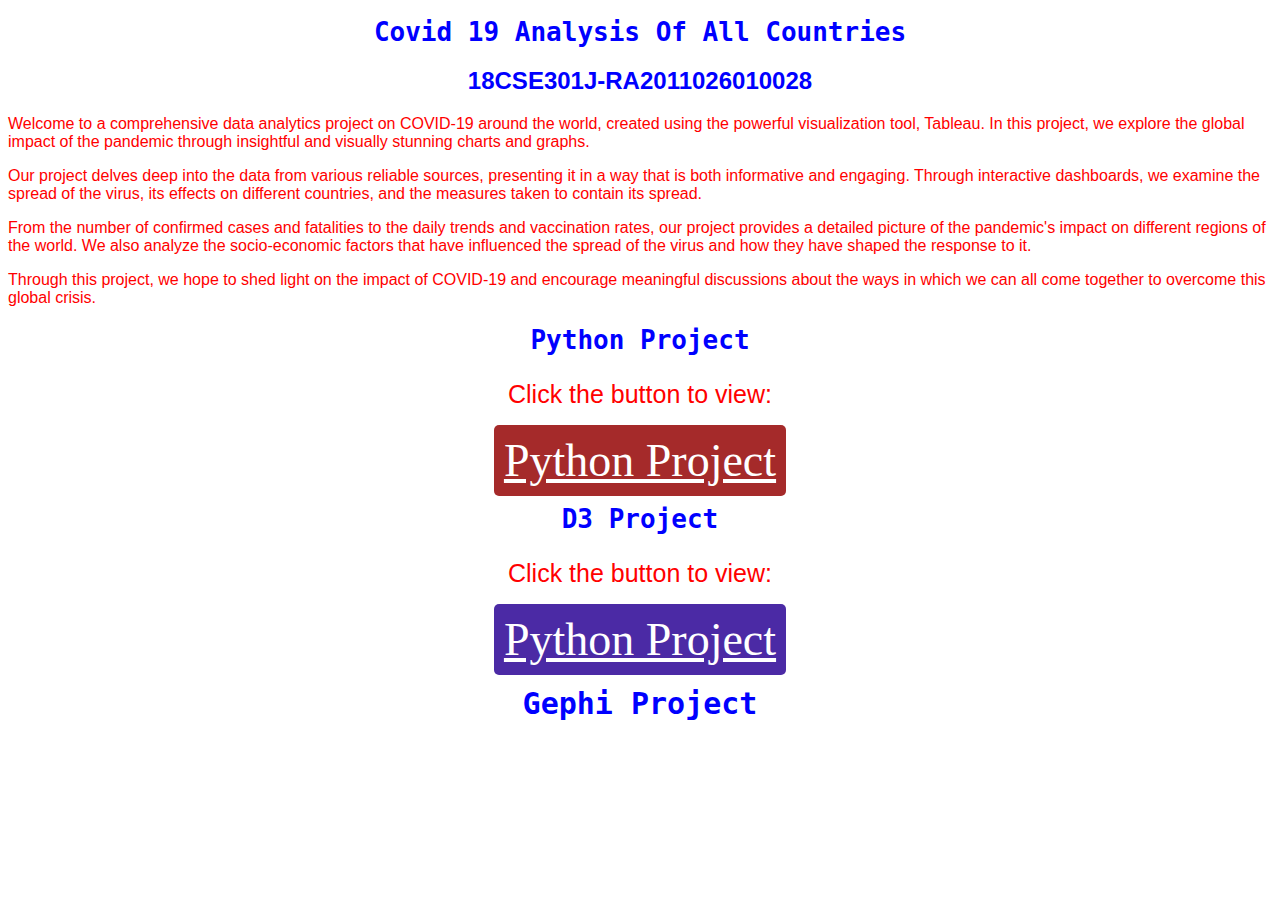
==== index.html @ 7bb8fff8 "Update index.html" ====
<!DOCTYPE html>
<html lang="en">
<head>
    <meta charset="UTF-8">
    <meta http-equiv="X-UA-Compatible" content="IE=edge">
    <meta name="viewport" content="width=device-width, initial-scale=1.0">
    <title></title>
</head>
<style>
    h1{
        color: blue;
        display: flex;
        justify-content: center;
        align-items: center;
        font-family: monospace;
        
    }
    h2{
        color: blue;
        display: flex;
        justify-content: center;
        align-items: center;
        font-family: Arial, "Helvetica Neue", Helvetica, sans-serif;
    }
    p{
        color: red;
        display: flex;
        justify-content: center;
        align-items: center;
        font-family: Arial, Helvetica, sans-serif;
    }
</style>
<body>
    <h1>Covid 19 Analysis Of All Countries</h1>
    <h2>18CSE301J-RA2011026010028</h2>
    <p>Welcome to a comprehensive data analytics project on COVID-19 around the world, created using the powerful visualization tool, Tableau. In this project, we explore the global impact of the pandemic through insightful and visually stunning charts and graphs.</p>

    <p>Our project delves deep into the data from various reliable sources, presenting it in a way that is both informative and engaging. Through interactive dashboards, we examine the spread of the virus, its effects on different countries, and the measures taken to contain its spread.</p>
        
    <p>From the number of confirmed cases and fatalities to the daily trends and vaccination rates, our project provides a detailed picture of the pandemic's impact on different regions of the world. We also analyze the socio-economic factors that have influenced the spread of the virus and how they have shaped the response to it.</p>
        
    <p>Through this project, we hope to shed light on the impact of COVID-19 and encourage meaningful discussions about the ways in which we can all come together to overcome this global crisis.</p>
    
        <section class="section ow">
            <div style="text-align:center" class="container container-center">
                <h1>Python Project</h1>
                <p style="font-size:25px;" >Click the button to view: </p>
                <a style="color:white;font-size:46px;background-color: brown; padding: 10px; border-radius: 5px;" href="https://bar-chart-race-achal.netlify.app/" target="_blank">Python Project</a>
            </div>
        </section>
    
            <section class="section ow">
            <div style="text-align:center" class="container container-center">
                <h1>D3 Project</h1>
                <p style="font-size:25px;" >Click the button to view: </p>
                <a style="color:white;font-size:46px;background-color: rgb(75, 42, 165); padding: 10px; border-radius: 5px;" href="https://d3-graph-achal.netlify.app/" target="_blank">Python Project</a>
            </div>
        </section>
    
    <div class='tableauPlaceholder' id='viz1678127367261' style='position: relative'><noscript><a href='#'><img alt='COVID VACCINE TRACKER ' src='https:&#47;&#47;public.tableau.com&#47;static&#47;images&#47;NJ&#47;NJHC34ZCH&#47;1_rss.png' style='border: none' /></a></noscript><object class='tableauViz'  style='display:none;'><param name='host_url' value='https%3A%2F%2Fpublic.tableau.com%2F' /> <param name='embed_code_version' value='3' /> <param name='path' value='shared&#47;NJHC34ZCH' /> <param name='toolbar' value='yes' /><param name='static_image' value='https:&#47;&#47;public.tableau.com&#47;static&#47;images&#47;NJ&#47;NJHC34ZCH&#47;1.png' /> <param name='animate_transition' value='yes' /><param name='display_static_image' value='yes' /><param name='display_spinner' value='yes' /><param name='display_overlay' value='yes' /><param name='display_count' value='yes' /><param name='language' value='en-US' /><param name='filter' value='publish=yes' /></object></div>                <script type='text/javascript'>                    var divElement = document.getElementById('viz1678127367261');                    var vizElement = divElement.getElementsByTagName('object')[0];                    if ( divElement.offsetWidth > 800 ) { vizElement.style.width='1500px';vizElement.style.height='2327px';} else if ( divElement.offsetWidth > 500 ) { vizElement.style.width='1500px';vizElement.style.height='2327px';} else { vizElement.style.width='100%';vizElement.style.height='3177px';}                     var scriptElement = document.createElement('script');                    scriptElement.src = 'https://public.tableau.com/javascripts/api/viz_v1.js';                    vizElement.parentNode.insertBefore(scriptElement, vizElement);                </script>

    <section class="section ow">
        <div style="text-align:center" class="container container-center">
            <h1 style="font-size: 30px;">Gephi Project</h1>
            <img src="Screenshot (16).png" alt="">
            <img src="Screenshot (17).png" alt="">
        </div>
    </section>
</body>
</html>
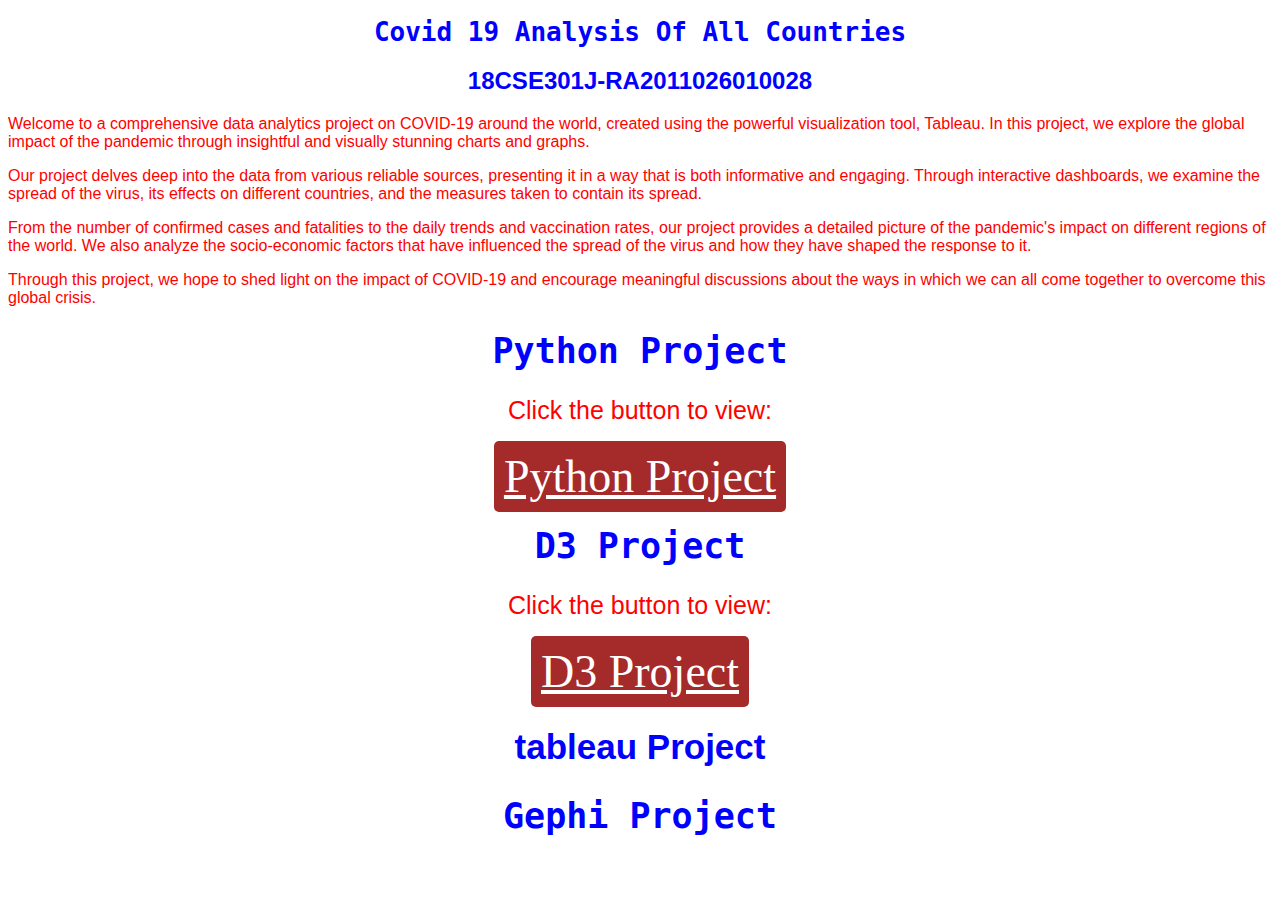
==== commit 4ddd6816: "Update index.html" ====
--- a/index.html
+++ b/index.html
@@ -43,7 +43,7 @@
     
         <section class="section ow">
             <div style="text-align:center" class="container container-center">
-                <h1>Python Project</h1>
+                <h1 style="font-size: 35px;">Python Project</h1>
                 <p style="font-size:25px;" >Click the button to view: </p>
                 <a style="color:white;font-size:46px;background-color: brown; padding: 10px; border-radius: 5px;" href="https://bar-chart-race-achal.netlify.app/" target="_blank">Python Project</a>
             </div>
@@ -51,17 +51,19 @@
     
             <section class="section ow">
             <div style="text-align:center" class="container container-center">
-                <h1>D3 Project</h1>
+                <h1 style="font-size: 35px;">D3 Project</h1>
                 <p style="font-size:25px;" >Click the button to view: </p>
-                <a style="color:white;font-size:46px;background-color: rgb(75, 42, 165); padding: 10px; border-radius: 5px;" href="https://d3-graph-achal.netlify.app/" target="_blank">Python Project</a>
+                <a style="color:white;font-size:46px;background-color: brown; padding: 10px; border-radius: 5px;" href="https://d3-graph-achal.netlify.app/" target="_blank">D3 Project</a>
             </div>
         </section>
+    
+    <h2 style="font-size: 35px;">tableau Project</h2>
     
     <div class='tableauPlaceholder' id='viz1678127367261' style='position: relative'><noscript><a href='#'><img alt='COVID VACCINE TRACKER ' src='https:&#47;&#47;public.tableau.com&#47;static&#47;images&#47;NJ&#47;NJHC34ZCH&#47;1_rss.png' style='border: none' /></a></noscript><object class='tableauViz'  style='display:none;'><param name='host_url' value='https%3A%2F%2Fpublic.tableau.com%2F' /> <param name='embed_code_version' value='3' /> <param name='path' value='shared&#47;NJHC34ZCH' /> <param name='toolbar' value='yes' /><param name='static_image' value='https:&#47;&#47;public.tableau.com&#47;static&#47;images&#47;NJ&#47;NJHC34ZCH&#47;1.png' /> <param name='animate_transition' value='yes' /><param name='display_static_image' value='yes' /><param name='display_spinner' value='yes' /><param name='display_overlay' value='yes' /><param name='display_count' value='yes' /><param name='language' value='en-US' /><param name='filter' value='publish=yes' /></object></div>                <script type='text/javascript'>                    var divElement = document.getElementById('viz1678127367261');                    var vizElement = divElement.getElementsByTagName('object')[0];                    if ( divElement.offsetWidth > 800 ) { vizElement.style.width='1500px';vizElement.style.height='2327px';} else if ( divElement.offsetWidth > 500 ) { vizElement.style.width='1500px';vizElement.style.height='2327px';} else { vizElement.style.width='100%';vizElement.style.height='3177px';}                     var scriptElement = document.createElement('script');                    scriptElement.src = 'https://public.tableau.com/javascripts/api/viz_v1.js';                    vizElement.parentNode.insertBefore(scriptElement, vizElement);                </script>
 
     <section class="section ow">
         <div style="text-align:center" class="container container-center">
-            <h1 style="font-size: 30px;">Gephi Project</h1>
+            <h1 style="font-size: 35px;">Gephi Project</h1>
             <img src="Screenshot (16).png" alt="">
             <img src="Screenshot (17).png" alt="">
         </div>
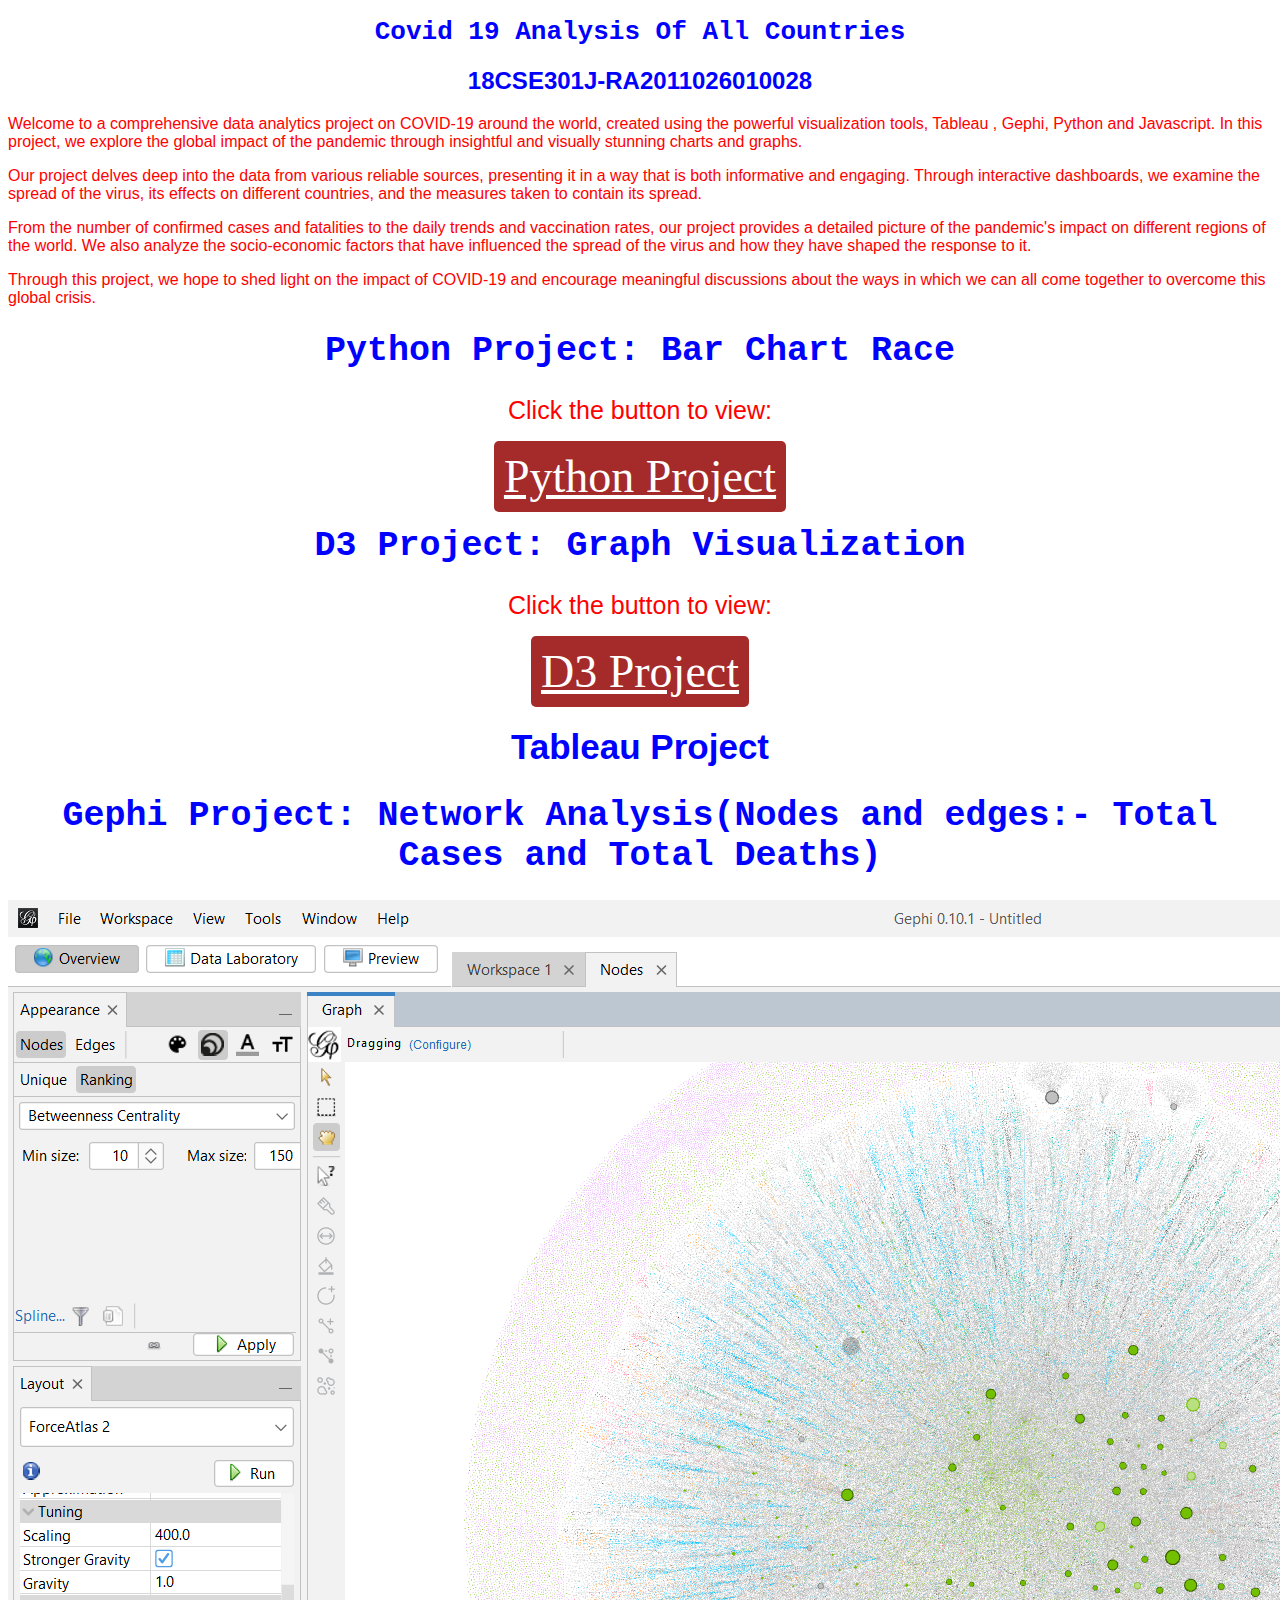
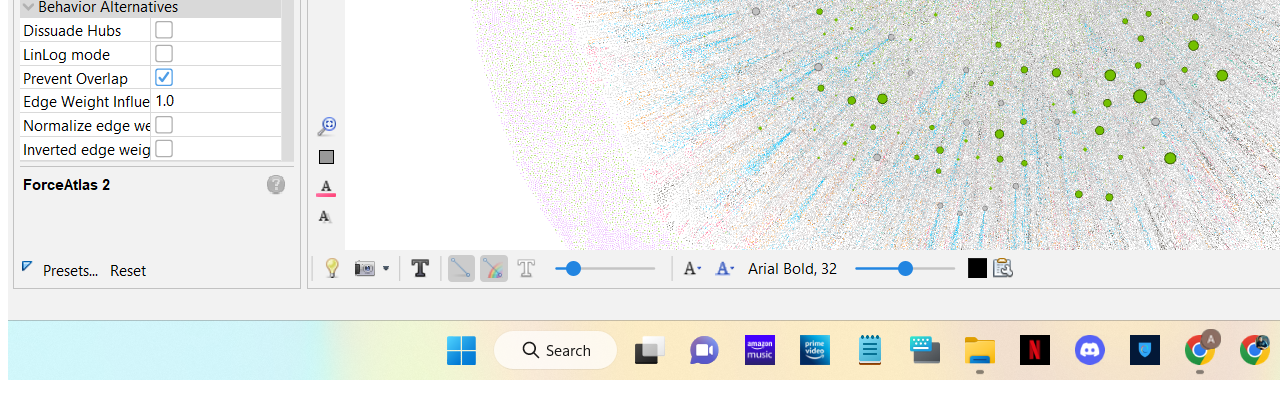
==== commit affe424a: "Update index.html" ====
--- a/index.html
+++ b/index.html
@@ -33,7 +33,7 @@
 <body>
     <h1>Covid 19 Analysis Of All Countries</h1>
     <h2>18CSE301J-RA2011026010028</h2>
-    <p>Welcome to a comprehensive data analytics project on COVID-19 around the world, created using the powerful visualization tool, Tableau. In this project, we explore the global impact of the pandemic through insightful and visually stunning charts and graphs.</p>
+    <p>Welcome to a comprehensive data analytics project on COVID-19 around the world, created using the powerful visualization tools, Tableau , Gephi, Python and Javascript. In this project, we explore the global impact of the pandemic through insightful and visually stunning charts and graphs.</p>
 
     <p>Our project delves deep into the data from various reliable sources, presenting it in a way that is both informative and engaging. Through interactive dashboards, we examine the spread of the virus, its effects on different countries, and the measures taken to contain its spread.</p>
         
@@ -43,7 +43,7 @@
     
         <section class="section ow">
             <div style="text-align:center" class="container container-center">
-                <h1 style="font-size: 35px;">Python Project</h1>
+                <h1 style="font-size: 35px;">Python Project: Bar Chart Race</h1>
                 <p style="font-size:25px;" >Click the button to view: </p>
                 <a style="color:white;font-size:46px;background-color: brown; padding: 10px; border-radius: 5px;" href="https://bar-chart-race-achal.netlify.app/" target="_blank">Python Project</a>
             </div>
@@ -51,21 +51,21 @@
     
             <section class="section ow">
             <div style="text-align:center" class="container container-center">
-                <h1 style="font-size: 35px;">D3 Project</h1>
+                <h1 style="font-size: 35px;">D3 Project: Graph Visualization</h1>
                 <p style="font-size:25px;" >Click the button to view: </p>
                 <a style="color:white;font-size:46px;background-color: brown; padding: 10px; border-radius: 5px;" href="https://d3-graph-achal.netlify.app/" target="_blank">D3 Project</a>
             </div>
         </section>
     
-    <h2 style="font-size: 35px;">tableau Project</h2>
+    <h2 style="font-size: 35px;">Tableau Project</h2>
     
     <div class='tableauPlaceholder' id='viz1678127367261' style='position: relative'><noscript><a href='#'><img alt='COVID VACCINE TRACKER ' src='https:&#47;&#47;public.tableau.com&#47;static&#47;images&#47;NJ&#47;NJHC34ZCH&#47;1_rss.png' style='border: none' /></a></noscript><object class='tableauViz'  style='display:none;'><param name='host_url' value='https%3A%2F%2Fpublic.tableau.com%2F' /> <param name='embed_code_version' value='3' /> <param name='path' value='shared&#47;NJHC34ZCH' /> <param name='toolbar' value='yes' /><param name='static_image' value='https:&#47;&#47;public.tableau.com&#47;static&#47;images&#47;NJ&#47;NJHC34ZCH&#47;1.png' /> <param name='animate_transition' value='yes' /><param name='display_static_image' value='yes' /><param name='display_spinner' value='yes' /><param name='display_overlay' value='yes' /><param name='display_count' value='yes' /><param name='language' value='en-US' /><param name='filter' value='publish=yes' /></object></div>                <script type='text/javascript'>                    var divElement = document.getElementById('viz1678127367261');                    var vizElement = divElement.getElementsByTagName('object')[0];                    if ( divElement.offsetWidth > 800 ) { vizElement.style.width='1500px';vizElement.style.height='2327px';} else if ( divElement.offsetWidth > 500 ) { vizElement.style.width='1500px';vizElement.style.height='2327px';} else { vizElement.style.width='100%';vizElement.style.height='3177px';}                     var scriptElement = document.createElement('script');                    scriptElement.src = 'https://public.tableau.com/javascripts/api/viz_v1.js';                    vizElement.parentNode.insertBefore(scriptElement, vizElement);                </script>
 
     <section class="section ow">
         <div style="text-align:center" class="container container-center">
-            <h1 style="font-size: 35px;">Gephi Project</h1>
-            <img src="Screenshot (16).png" alt="">
-            <img src="Screenshot (17).png" alt="">
+            <h1 style="font-size: 35px;">Gephi Project: Network Analysis(Nodes and edges:- Total Cases and Total Deaths)</h1>
+            <img src="Gephi/Screenshot (16).png" alt="">
+            <img src="Gpehi/Screenshot (17).png" alt="">
         </div>
     </section>
 </body>
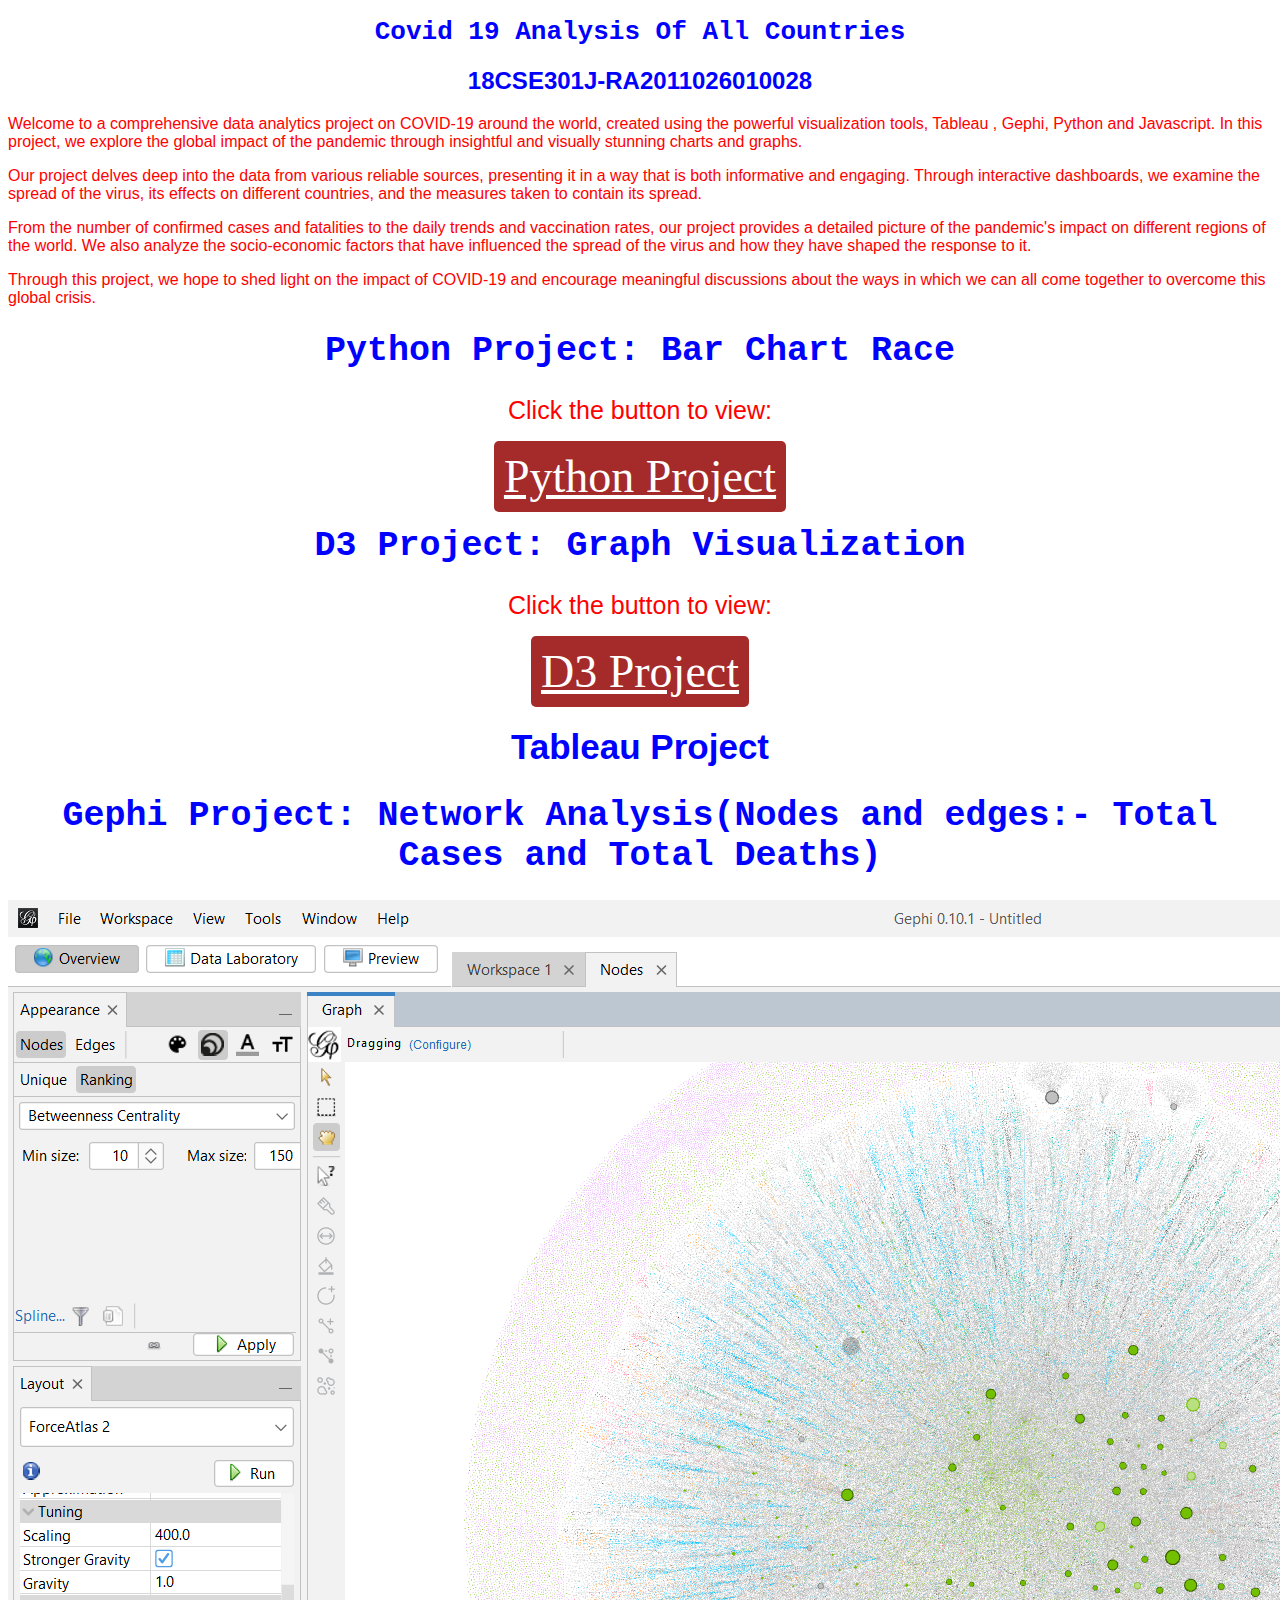
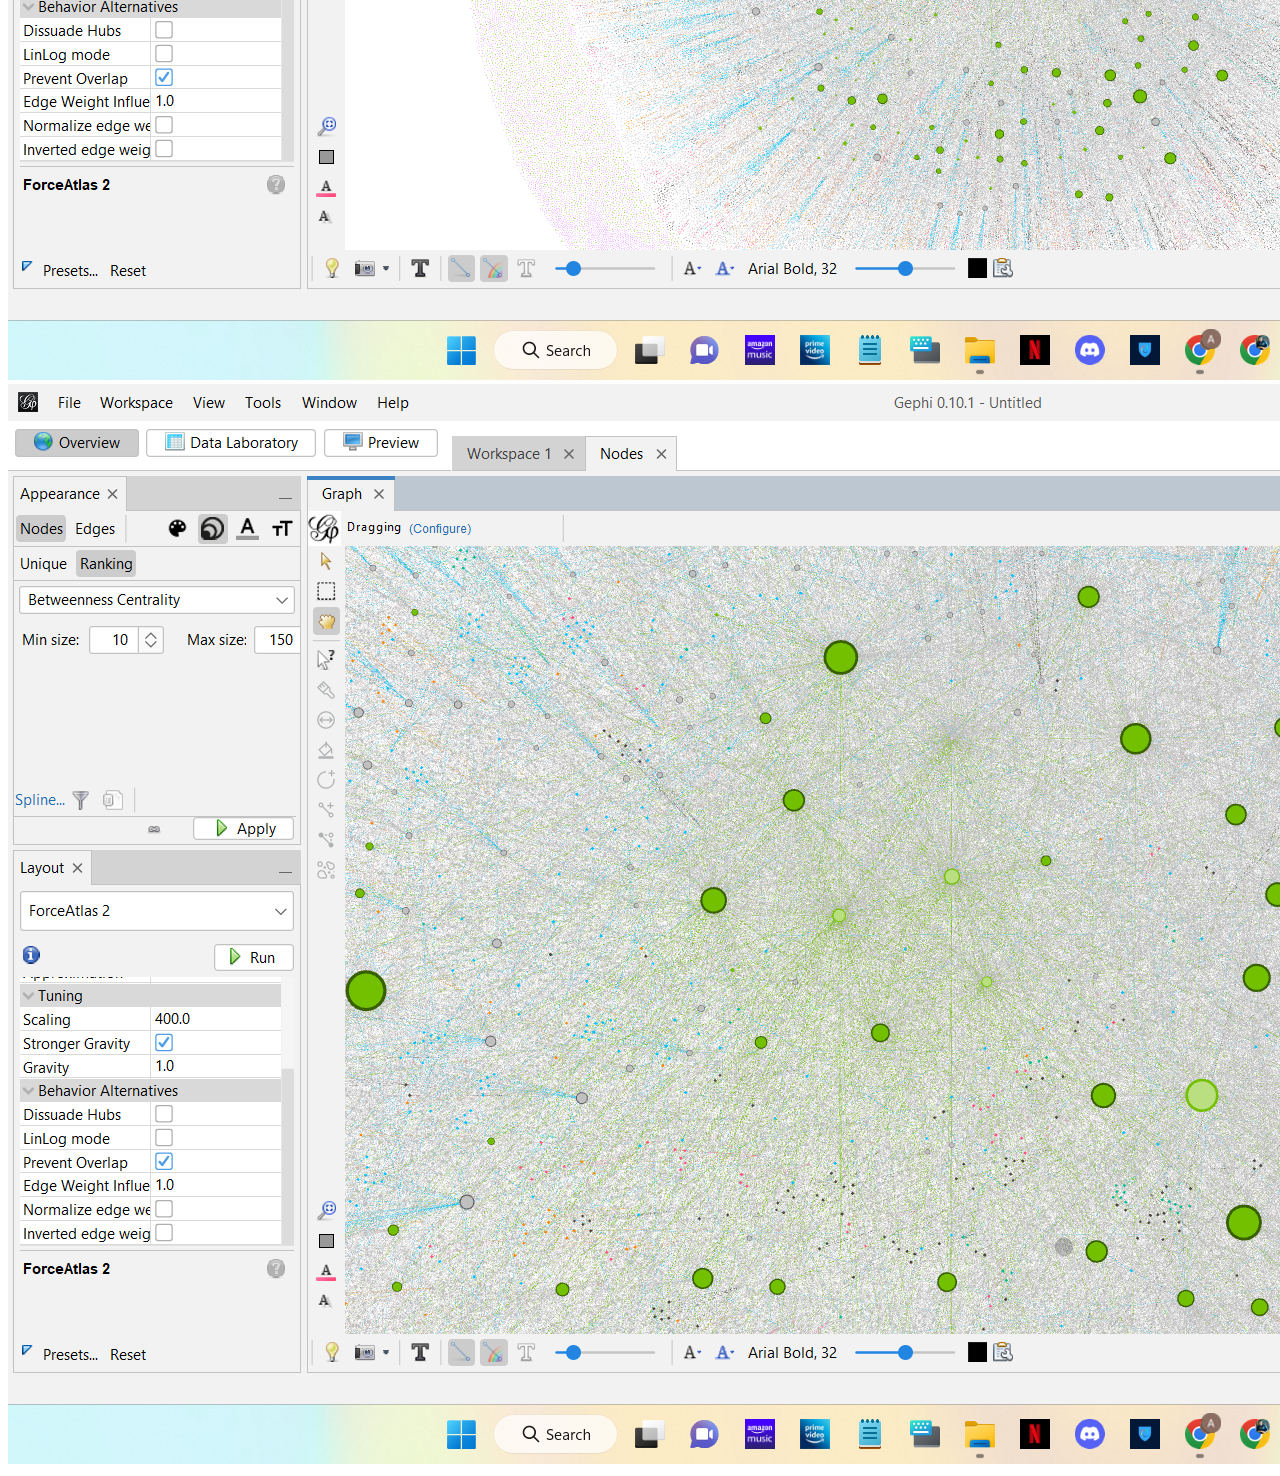
==== commit 72b1ce51: "Update index.html" ====
--- a/index.html
+++ b/index.html
@@ -65,7 +65,7 @@
         <div style="text-align:center" class="container container-center">
             <h1 style="font-size: 35px;">Gephi Project: Network Analysis(Nodes and edges:- Total Cases and Total Deaths)</h1>
             <img src="Gephi/Screenshot (16).png" alt="">
-            <img src="Gpehi/Screenshot (17).png" alt="">
+            <img src="Gephi/Screenshot (17).png" alt="">
         </div>
     </section>
 </body>
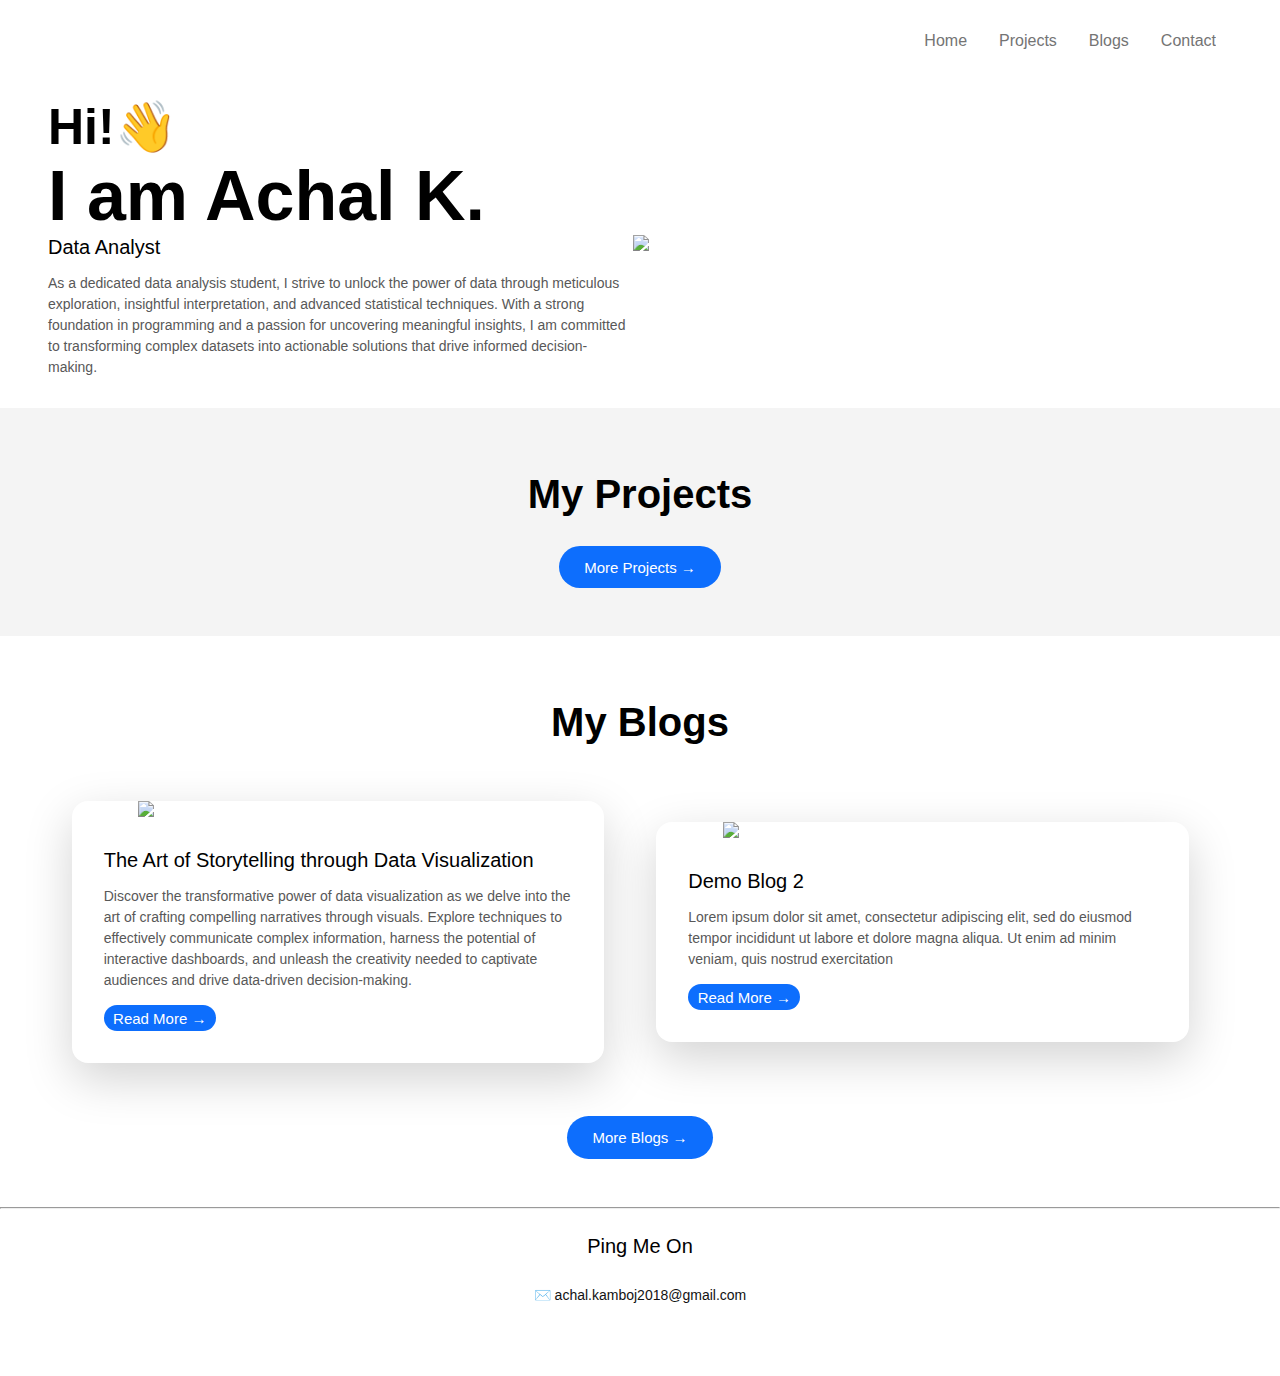
==== commit 677774be: "Update index.html" ====
--- a/index.html
+++ b/index.html
@@ -1,72 +1,144 @@
 <!DOCTYPE html>
 <html lang="en">
+
 <head>
     <meta charset="UTF-8">
     <meta http-equiv="X-UA-Compatible" content="IE=edge">
     <meta name="viewport" content="width=device-width, initial-scale=1.0">
-    <title></title>
+    <link rel="stylesheet" href="style.css" type="text/css">
+    <script src="https://kit.fontawesome.com/669d1df05a.js" crossorigin="anonymous"></script>
+    <link rel="shortcut icon" href="images/favicon.png" type="image/x-icon">
+    <title>Achal Kamboj | Portfolio</title>
 </head>
-<style>
-    h1{
-        color: blue;
-        display: flex;
-        justify-content: center;
-        align-items: center;
-        font-family: monospace;
-        
-    }
-    h2{
-        color: blue;
-        display: flex;
-        justify-content: center;
-        align-items: center;
-        font-family: Arial, "Helvetica Neue", Helvetica, sans-serif;
-    }
-    p{
-        color: red;
-        display: flex;
-        justify-content: center;
-        align-items: center;
-        font-family: Arial, Helvetica, sans-serif;
-    }
-</style>
+
 <body>
-    <h1>Covid 19 Analysis Of All Countries</h1>
-    <h2>18CSE301J-RA2011026010028</h2>
-    <p>Welcome to a comprehensive data analytics project on COVID-19 around the world, created using the powerful visualization tools, Tableau , Gephi, Python and Javascript. In this project, we explore the global impact of the pandemic through insightful and visually stunning charts and graphs.</p>
+    <div class="mainWrapper">
+        <section class="first">
 
-    <p>Our project delves deep into the data from various reliable sources, presenting it in a way that is both informative and engaging. Through interactive dashboards, we examine the spread of the virus, its effects on different countries, and the measures taken to contain its spread.</p>
-        
-    <p>From the number of confirmed cases and fatalities to the daily trends and vaccination rates, our project provides a detailed picture of the pandemic's impact on different regions of the world. We also analyze the socio-economic factors that have influenced the spread of the virus and how they have shaped the response to it.</p>
-        
-    <p>Through this project, we hope to shed light on the impact of COVID-19 and encourage meaningful discussions about the ways in which we can all come together to overcome this global crisis.</p>
-    
-        <section class="section ow">
-            <div style="text-align:center" class="container container-center">
-                <h1 style="font-size: 35px;">Python Project: Bar Chart Race</h1>
-                <p style="font-size:25px;" >Click the button to view: </p>
-                <a style="color:white;font-size:46px;background-color: brown; padding: 10px; border-radius: 5px;" href="https://bar-chart-race-achal.netlify.app/" target="_blank">Python Project</a>
+            <section class="top-nav">
+                <div>
+                    <img src="">
+                </div>
+                <input id="menu-toggle" type="checkbox" />
+                <label class='menu-button-container' for="menu-toggle">
+                    <div class='menu-button'></div>
+                </label>
+                <ul class="menu">
+                    <li><a href="index.html">Home</a></li>
+                    <li><a href="projects.html">Projects</a></li>
+                    <li><a href="blog.html">Blogs</a></li>
+                    <li><a href="#contact">Contact</a></li>
+                </ul>
+            </section>
+
+
+            <div class="first-main">
+                <div class="row">
+                    <div class="col-6">
+                        <h2 class="m-0">Hi!👋</h2>
+                        <h1 class="m-0">I am Achal K.</h1>
+                        <h4 class="m-0">Data Analyst</h4>
+                        <p>As a dedicated data analysis student, I strive to unlock the power of data through meticulous exploration, insightful interpretation, and advanced statistical techniques. With a strong foundation in programming and a passion for uncovering meaningful insights, I am committed to transforming complex datasets into actionable solutions that drive informed decision-making.</p>
+                    </div>
+                    <div class="col-6-1">
+                        <img src="images/img1.png">
+                    </div>
+                </div>
+            </div>
+            <div class="first-main-1">
+                <div class="row">
+                    <div class="col-6-1">
+                        <img src="images/img1.png">
+                    </div>
+                    <div class="col-6">
+                        <h2 class="m-0">Hi!👋</h2>
+                        <h1 class="m-0">I am Achal K.</h1>
+                        <h4 class="m-0">Frontend Web Developer</h4>
+                        <p>Hello, my name is ACHAL KAMBOJ. I am Web Developer with 1+ year of Experience,
+                            based in Pune, India. I'm familiar with HTML5, CSS3, JavaScript, Github
+                            and other Web Development tools. You can browse my projects
+                            hosted online and it's source code.</p>
+                    </div>
+
+                </div>
             </div>
         </section>
-    
-            <section class="section ow">
-            <div style="text-align:center" class="container container-center">
-                <h1 style="font-size: 35px;">D3 Project: Graph Visualization</h1>
-                <p style="font-size:25px;" >Click the button to view: </p>
-                <a style="color:white;font-size:46px;background-color: brown; padding: 10px; border-radius: 5px;" href="https://d3-graph-achal.netlify.app/" target="_blank">D3 Project</a>
+        <section class="second" style="padding-top:3rem; padding-bottom:3rem;">
+            <div class="row">
+                <h3 class="m-0" style="text-align: center;">My Projects</h3>
+            </div>
+            
+            <div class='tableauPlaceholder' id='viz1678127367261' style='position: relative'><noscript><a href='#'><img alt='COVID VACCINE TRACKER ' src='https:&#47;&#47;public.tableau.com&#47;static&#47;images&#47;NJ&#47;NJHC34ZCH&#47;1_rss.png' style='border: none' /></a></noscript><object class='tableauViz'  style='display:none;'><param name='host_url' value='https%3A%2F%2Fpublic.tableau.com%2F' /> <param name='embed_code_version' value='3' /> <param name='path' value='shared&#47;NJHC34ZCH' /> <param name='toolbar' value='yes' /><param name='static_image' value='https:&#47;&#47;public.tableau.com&#47;static&#47;images&#47;NJ&#47;NJHC34ZCH&#47;1.png' /> <param name='animate_transition' value='yes' /><param name='display_static_image' value='yes' /><param name='display_spinner' value='yes' /><param name='display_overlay' value='yes' /><param name='display_count' value='yes' /><param name='language' value='en-US' /><param name='filter' value='publish=yes' /></object></div>                <script type='text/javascript'>                    var divElement = document.getElementById('viz1678127367261');                    var vizElement = divElement.getElementsByTagName('object')[0];                    if ( divElement.offsetWidth > 800 ) { vizElement.style.width='1500px';vizElement.style.height='2327px';} else if ( divElement.offsetWidth > 500 ) { vizElement.style.width='1500px';vizElement.style.height='2327px';} else { vizElement.style.width='100%';vizElement.style.height='3177px';}                     var scriptElement = document.createElement('script');                    scriptElement.src = 'https://public.tableau.com/javascripts/api/viz_v1.js';                    vizElement.parentNode.insertBefore(scriptElement, vizElement);                </script>
+
+            
+            
+            <div class="second-2" style="display: flex; justify-content: center;">
+                <button class="primary-btn"><a href="projects.html">More Projects &#8594;</a></button>
             </div>
         </section>
-    
-    <h2 style="font-size: 35px;">Tableau Project</h2>
-    
-    <div class='tableauPlaceholder' id='viz1678127367261' style='position: relative'><noscript><a href='#'><img alt='COVID VACCINE TRACKER ' src='https:&#47;&#47;public.tableau.com&#47;static&#47;images&#47;NJ&#47;NJHC34ZCH&#47;1_rss.png' style='border: none' /></a></noscript><object class='tableauViz'  style='display:none;'><param name='host_url' value='https%3A%2F%2Fpublic.tableau.com%2F' /> <param name='embed_code_version' value='3' /> <param name='path' value='shared&#47;NJHC34ZCH' /> <param name='toolbar' value='yes' /><param name='static_image' value='https:&#47;&#47;public.tableau.com&#47;static&#47;images&#47;NJ&#47;NJHC34ZCH&#47;1.png' /> <param name='animate_transition' value='yes' /><param name='display_static_image' value='yes' /><param name='display_spinner' value='yes' /><param name='display_overlay' value='yes' /><param name='display_count' value='yes' /><param name='language' value='en-US' /><param name='filter' value='publish=yes' /></object></div>                <script type='text/javascript'>                    var divElement = document.getElementById('viz1678127367261');                    var vizElement = divElement.getElementsByTagName('object')[0];                    if ( divElement.offsetWidth > 800 ) { vizElement.style.width='1500px';vizElement.style.height='2327px';} else if ( divElement.offsetWidth > 500 ) { vizElement.style.width='1500px';vizElement.style.height='2327px';} else { vizElement.style.width='100%';vizElement.style.height='3177px';}                     var scriptElement = document.createElement('script');                    scriptElement.src = 'https://public.tableau.com/javascripts/api/viz_v1.js';                    vizElement.parentNode.insertBefore(scriptElement, vizElement);                </script>
+        <section class="third" style="padding-top:3rem; padding-bottom:3rem;">
+            <div class=" row">
+                <h3 class="m-0" style="text-align: center;">My Blogs</h3>
+            </div>
+            <div class="row">
+                <div class="col-6-2">
+                    <div class="blog-card">
+                        <img src="images/blog-1.jpg" style="width: 75%; margin:auto;">
+                        <div class="text-blog-card" style="padding: 2em;">
+                            <h4 class="m-0">The Art of Storytelling through Data Visualization</h4>
+                            <p>Discover the transformative power of data visualization as we delve into the art of crafting compelling narratives through visuals. Explore techniques to effectively communicate complex information, harness the potential of interactive dashboards, and unleash the creativity needed to captivate audiences and drive data-driven decision-making.</p>
+                            <button class="primary-btn"><a
+                                    href="#">
+                                    Read More &#8594;</a></button>
+                        </div>
 
-    <section class="section ow">
-        <div style="text-align:center" class="container container-center">
-            <h1 style="font-size: 35px;">Gephi Project: Network Analysis(Nodes and edges:- Total Cases and Total Deaths)</h1>
-            <img src="Gephi/Screenshot (16).png" alt="">
-            <img src="Gephi/Screenshot (17).png" alt="">
-        </div>
-    </section>
+                    </div>
+                </div>
+
+                <div class="col-6-2">
+                    <div class="blog-card">
+                        <img src="images/blog-2.png" style="width: 75%; margin:auto;">
+                        <div class="text-blog-card" style="padding: 2em;">
+                            <h4 class="m-0">Demo Blog 2</h4>
+                            <p>Lorem ipsum dolor sit amet, consectetur adipiscing elit, sed do eiusmod tempor incididunt
+                                ut labore et dolore magna aliqua. Ut enim ad minim veniam, quis nostrud exercitation
+                            </p>
+                            <button class="primary-btn"><a href="#">
+                                    Read More &#8594;</a></button>
+                        </div>
+                    </div>
+                </div>
+            </div>
+            <div class="second-2" style="display: flex; justify-content: center;">
+                <button class="primary-btn"><a href="blog.html" target="_blank">More Blogs
+                        &#8594;</a></button>
+            </div>
+        </section>
+
+    </div>
+
 </body>
+<footer>
+    <div id="contact">
+        <hr style="margin: 0%;">
+        <section class="footer">
+
+            <h4>Ping Me On</h4>
+
+            <p><a href="mailto:achal.kamboj2018@gmail.com" style="text-decoration: none;">✉️
+                    achal.kamboj2018@gmail.com</a></p>
+
+
+            <a href="https://www.linkedin.com/in/achal-kamboj-27a564202" target="_blank"><i
+                    class="fa-brands fa-linkedin fa-2x fa-beat px-4"></i></a>
+            <a href="https://github.com/achalkamboj" target="_blank"><i
+                    class="fa-brands fa-github fa-2x fa-beat px-4"></i></a>
+            <a href="https://twitter.com/AchlaKamboj4" target="_blank"><i
+                    class="fa-brands fa-twitter fa-2x fa-beat px-4"></i></a>
+
+        </section>
+    </div>
+</footer>
+
+
 </html>
--- a/style.css
+++ b/style.css
@@ -0,0 +1,399 @@
+@import url('https://rsms.me/inter/inter.css');
+html { font-family: 'Inter', sans-serif; }
+@supports (font-variation-settings: normal) {
+  html { font-family: 'Inter var', sans-serif; }
+}
+body{
+    font-family: Inter,sans-serif;
+    margin: 0%;
+    height: 100%;
+}
+/*****NAV-only*****/
+
+.top-nav {
+  display: flex;
+  flex-direction: row;
+  align-items: center;
+  justify-content: space-between;
+  color: #000;
+  height: 50px;
+  padding: 1em 3em;
+}
+.menu {
+  display: flex;
+  flex-direction: row;
+  list-style-type: none;
+  margin: 0;
+  padding: 0;
+}
+.menu > li {
+  margin: 0 1rem;
+  overflow: hidden;
+}
+.menu li a{
+    text-decoration: none;
+    color: #747474;
+}
+.menu li a:hover{
+    color: #225fb9;
+}
+.menu-button-container {
+  display: none;
+  height: 100%;
+  width: 30px;
+  cursor: pointer;
+  flex-direction: column;
+  justify-content: center;
+  align-items: center;
+}
+
+#menu-toggle {
+  display: none;
+}
+
+.menu-button,
+.menu-button::before,
+.menu-button::after {
+  display: block;
+  background-color: #000;
+  position: absolute;
+  height: 4px;
+  width: 30px;
+  transition: transform 400ms cubic-bezier(0.23, 1, 0.32, 1);
+  border-radius: 2px;
+}
+
+.menu-button::before {
+  content: '';
+  margin-top: -8px;
+}
+
+.menu-button::after {
+  content: '';
+  margin-top: 8px;
+}
+
+#menu-toggle:checked + .menu-button-container .menu-button::before {
+  margin-top: 0px;
+  transform: rotate(405deg);
+}
+
+#menu-toggle:checked + .menu-button-container .menu-button {
+  background: rgba(255, 255, 255, 0);
+}
+
+#menu-toggle:checked + .menu-button-container .menu-button::after {
+  margin-top: 0px;
+  transform: rotate(-405deg);
+}
+
+@media (max-width: 700px) /*mobile-nav*/{
+    .top-nav{
+        padding: 0.5rem 1rem;
+    }
+  .menu-button-container {
+    display: flex;
+  }
+  .menu {
+    position: absolute;
+    top: 0;
+    margin-top: 65px;
+    left: 0;
+    flex-direction: column;
+    width: 100%;
+    justify-content: center;
+    align-items: center;
+  }
+  #menu-toggle ~ .menu li {
+    height: 0;
+    margin: 0;
+    padding-top: 2%;
+    padding: 0;
+    border: 0;
+    transition: height 400ms cubic-bezier(0.23, 1, 0.32, 1);
+  }
+  #menu-toggle:checked ~ .menu li {
+    border: 1px solid rgb(213, 213, 213);
+    height: 2.5em;
+    padding: 1em 0.5em 0.5em 0.5em;
+    transition: height 400ms cubic-bezier(0.23, 1, 0.32, 1);
+  }
+  .menu > li {
+    display: flex;
+    justify-content: center;
+    margin: 0;
+    padding: 1em 0;
+    width: 100%;
+    color: #000000;
+    background-color: #fff;
+  }
+  .menu > li:not(:last-child) {
+    border-bottom: 1px solid #444;
+  }
+}
+/*********/
+.m-0{
+    margin: 0% !important;
+}
+
+.row{
+    padding: 0.5rem 1rem;
+}
+
+.first{
+    background-image: url(images/bg-portfolio.png);
+    background-size: cover;
+    background-position: left;
+}
+.second-projects{
+    background-image: url(images/bg-portfolio.png);
+    background-size: cover;
+    background-position: left;
+}
+.first-main{
+    display: none;
+}
+.first-main-1{
+    display: block;
+}
+.first-main img{
+    width: 100%;
+}
+.first-main-1 img{
+    width: 100%;
+}
+h1{
+    font-weight: 700;
+    font-size: 50px;
+}
+h2{
+    font-weight: 600;
+    font-size: 40px;
+}
+h3{
+    font-weight: 600;
+    font-size: 25px;
+}
+h4{
+    font-size: 20px;
+    font-weight: 500;
+}
+p{
+    font-size: 14px;
+    color: #585858;
+    line-height: 1.5;
+}
+.col-6{
+    width: 100%;
+    display: inline-block;
+    vertical-align: middle;
+}
+
+.col-6-card{
+    width: 49%;
+    display: inline-block;
+    vertical-align: middle;
+}
+.col-6-1{
+    width: 100%;
+    display: inline-block;
+    vertical-align: middle;
+}
+.col-6-2{
+    width: 100%;
+    display: inline-block;
+    vertical-align: middle;
+    margin-top:2em;
+}
+.col-3{
+    width: 100%;
+    display: inline-block;
+    vertical-align: middle;
+    margin-top: 2em;
+}
+.second{
+    background-color: #f4f4f4;
+}
+
+.card{
+    height: 280px!important;
+    overflow: hidden!important;
+    --bs-bg-opacity: 1;
+    background-color: rgba(var(--bs-dark-rgb),var(--bs-bg-opacity))!important;
+    border-radius: 1rem;
+    box-shadow: 0 1rem 3rem rgba(0,0,0,.175)!important;
+    background-size: cover;
+    display: flex;
+    flex-direction: column;
+    min-width: 0;
+    word-wrap: break-word;
+    padding: 3rem;
+    color: #fff!important;
+}
+.blog-card{
+        height: 100%!important;
+        overflow: hidden!important;
+        --bs-bg-opacity: 1;
+        background-color: #fff!important;
+        border-radius: 1rem;
+        box-shadow: 0 1rem 3rem rgba(0,0,0,.175)!important;
+        background-size: cover;
+        display: flex;
+        flex-direction: column;
+        min-width: 0;
+        word-wrap: break-word;
+}
+.blog-card a{
+    text-decoration: none;
+    color: #121212;
+}
+.card h4{
+    line-height: 1.7rem!important;
+    font-weight: 700!important;
+    padding-top: 1rem!important;
+    margin-bottom: 1.5rem!important;
+    margin-top: 3rem!important;
+}
+#tag {
+    background-color: #ffffff;
+    color: #000000;
+    border-radius: 1rem;
+    padding: 0.1rem 0.3rem;
+    width: max-content;
+    display: inline-block;
+    font-size: small;
+    margin-left: 2px;
+}
+.second p {
+    font-size: 12px;
+    padding-top: 0.5rem!important;
+    margin-bottom: 1rem;
+    color: #fff;
+}
+.second-projects p {
+    font-size: 12px;
+    padding-top: 0.5rem!important;
+    margin-bottom: 1rem;
+    color: #fff;
+}
+.second ul{
+    list-style: none;
+    padding: 0%!important;
+    font-size: 14px;
+}
+.second-projects ul{
+    list-style: none;
+    padding: 0%!important;
+    font-size: 14px;
+}
+.second-projects a{
+    text-decoration: none;
+    color: #fff;
+}
+.second a{
+    text-decoration: none;
+    color: #fff;
+}
+.second-2{
+    margin-top: 5%;
+}
+.primary-btn{
+    cursor: pointer;
+    padding: 2.5% 4%;
+    border-radius: 30px;
+    border: none;
+    background-color: #0d6efd;
+}
+.primary-btn:hover{
+    background-color: #225fb9;
+}
+.primary-btn a{
+    font-size: 15px;
+    color: #fff;
+    text-decoration: none;
+}
+.third{
+    background: url(images/bg-2.png);
+    background-size: cover;
+    background-position: left;
+}
+.footer{
+    text-align: center;
+    padding-bottom: 3%;
+}
+.footer a{
+    color: #121212 !important;
+    margin: 10px;
+}
+
+
+
+@media only screen and (min-width:768px)/*Desktop*/
+{
+
+    .col-3{
+        width: 31%;
+        margin: 1em 0.5em;
+    }
+    .first-main{
+        display: block;
+    }
+    .first-main-1{
+        display: none;
+    }
+    .row{
+        padding: 1em 3em;
+    }
+
+    .col-6{
+        width: 49%;
+        display: inline-block;
+    }
+    .col-6-1{
+        width: 50%;
+        display: inline-block;
+    }
+    .col-6-2{
+        width: 45%;
+        margin: 2%;
+    }
+    .first{
+        background-position: center;
+    }
+    .second-projects{
+        background-position: center;
+    }
+    .nav-items{
+        text-align: right;
+    }
+    .nav-items a{
+        display: inline-block;
+        justify-content: right;
+        margin: 5px;
+    }
+    h1{
+        font-size: 70px;
+    }
+    h2{
+        font-size: 50px;
+    }
+    h3{
+        font-size: 40px;
+    }
+    .card{
+        height: 320px!important;
+    }
+    .card h4{
+    padding-top: 3rem!important;
+    margin-top: 3rem!important;
+    }
+    .second-2{
+        margin-top: 1%;
+    }
+    .primary-btn{
+        padding: 1% 2%;
+    }
+    .third{
+        background-position: center;
+    }
+}
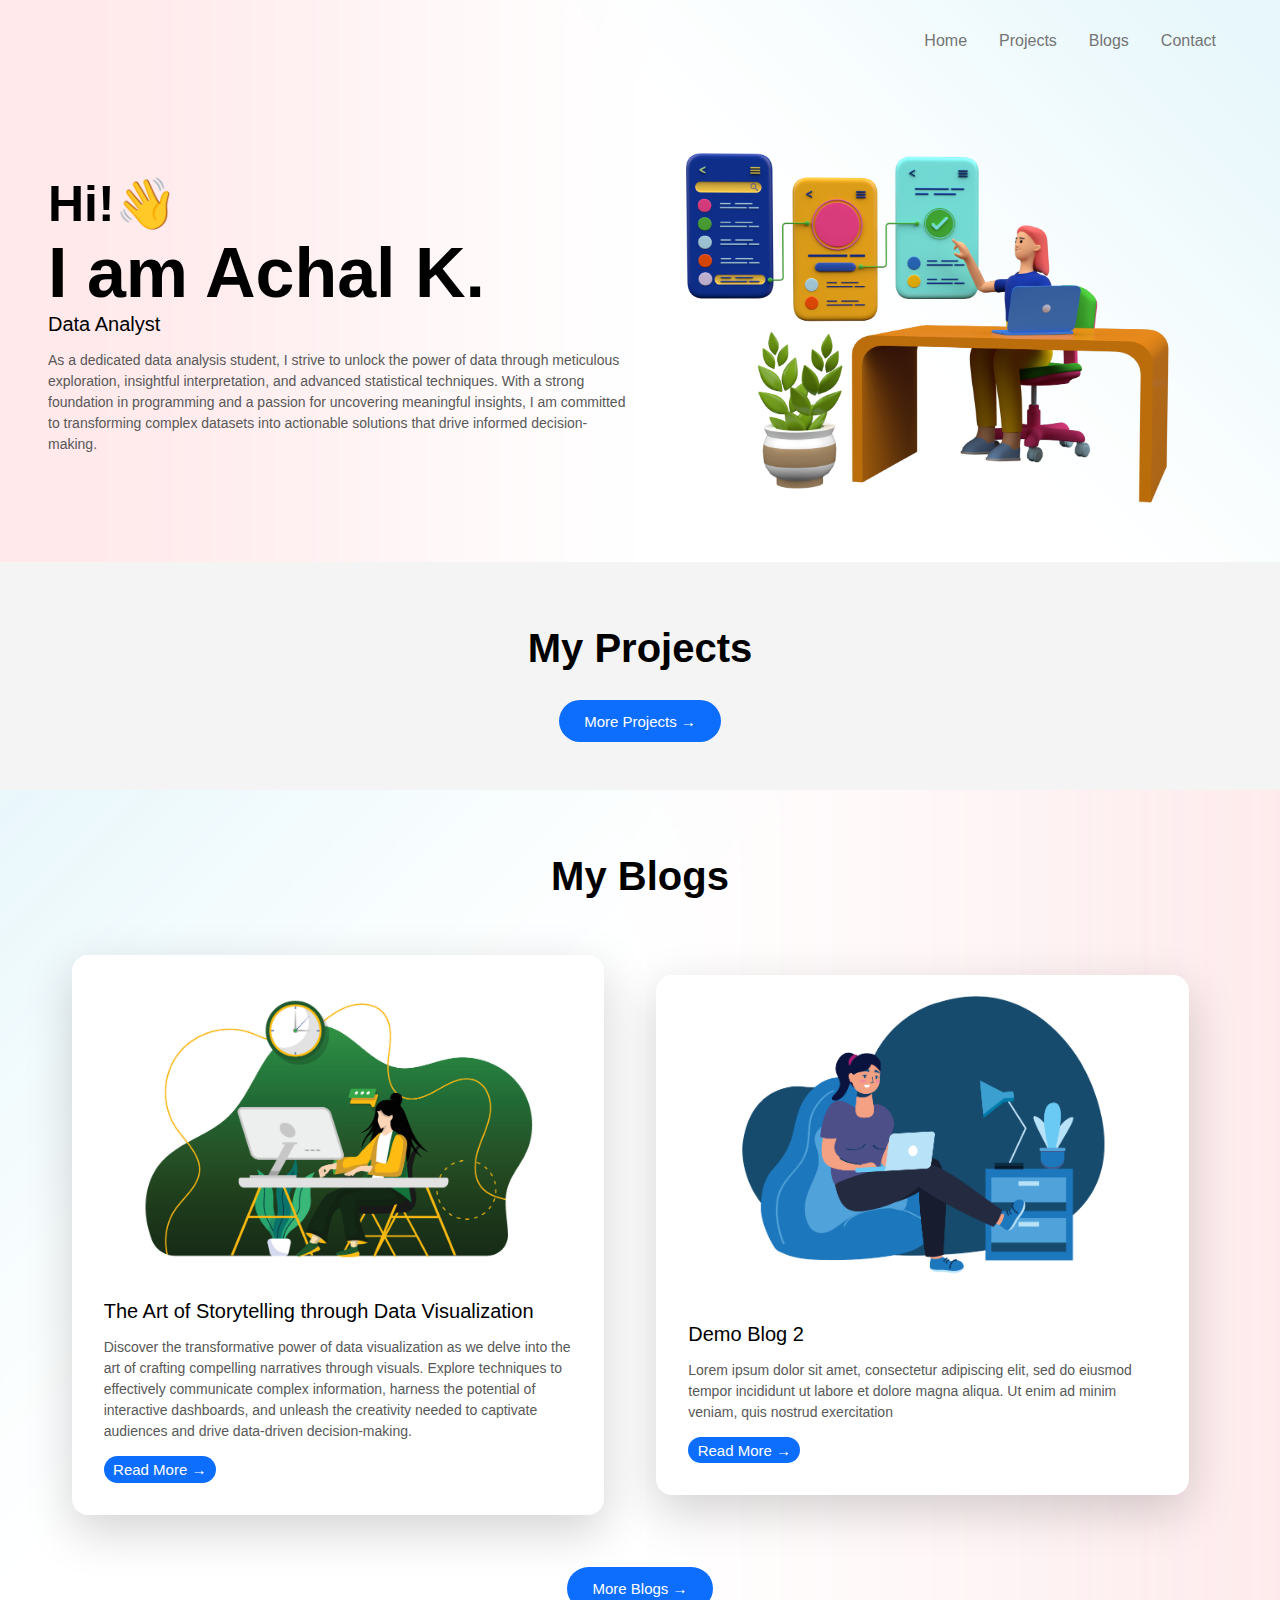
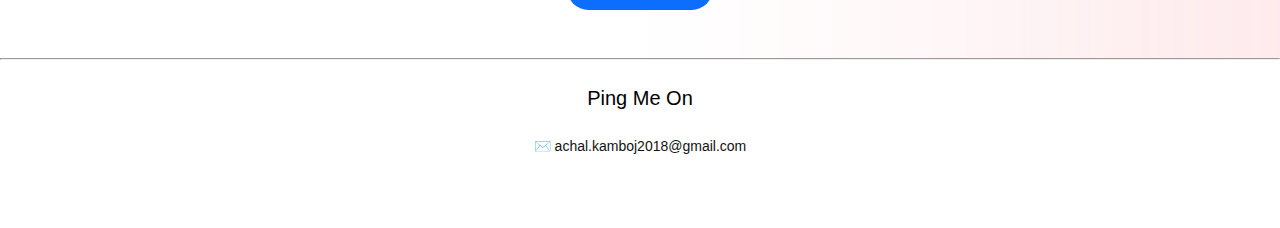
==== commit 30341b6c: "Update index.html" ====
--- a/index.html
+++ b/index.html
@@ -53,11 +53,8 @@
                     <div class="col-6">
                         <h2 class="m-0">Hi!👋</h2>
                         <h1 class="m-0">I am Achal K.</h1>
-                        <h4 class="m-0">Frontend Web Developer</h4>
-                        <p>Hello, my name is ACHAL KAMBOJ. I am Web Developer with 1+ year of Experience,
-                            based in Pune, India. I'm familiar with HTML5, CSS3, JavaScript, Github
-                            and other Web Development tools. You can browse my projects
-                            hosted online and it's source code.</p>
+                        <h4 class="m-0">Data Analyst</h4>
+                        <p>As a dedicated data analysis student, I strive to unlock the power of data through meticulous exploration, insightful interpretation, and advanced statistical techniques. With a strong foundation in programming and a passion for uncovering meaningful insights, I am committed to transforming complex datasets into actionable solutions that drive informed decision-making.</p>
                     </div>
 
                 </div>
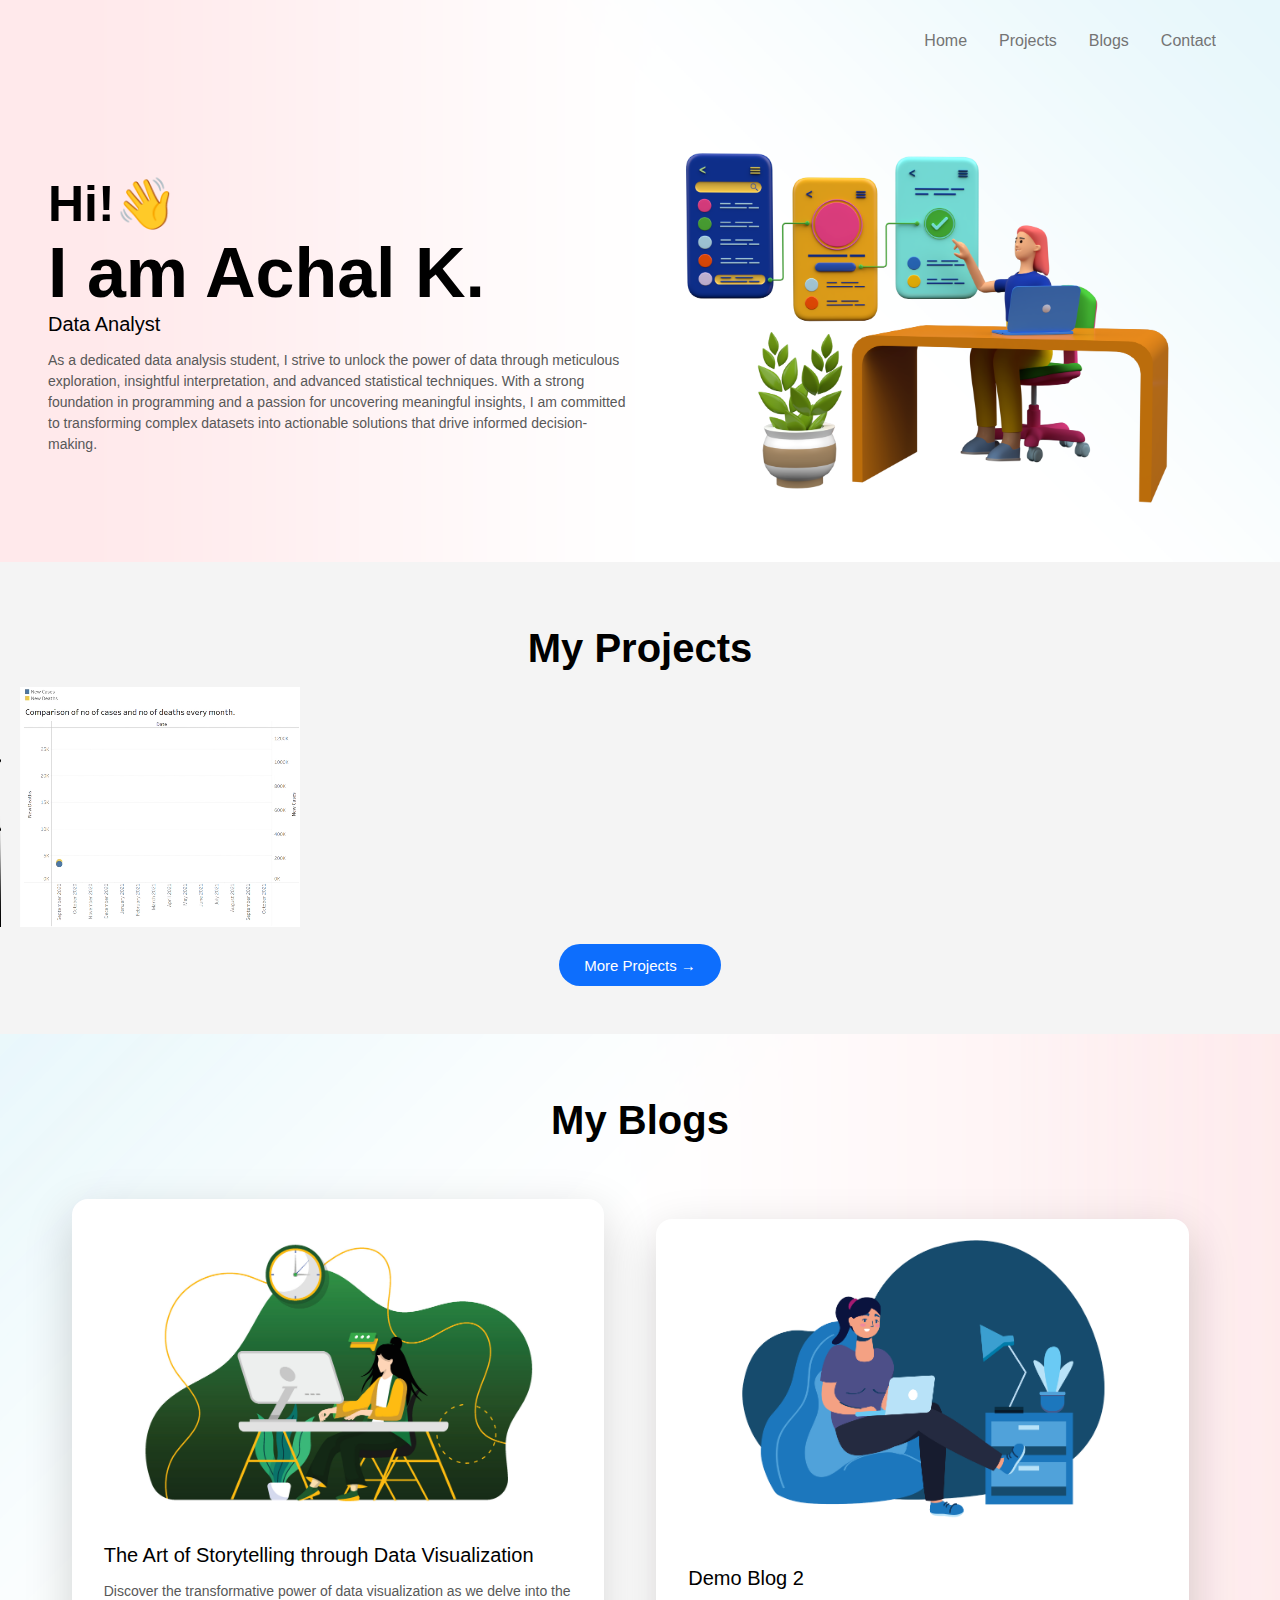
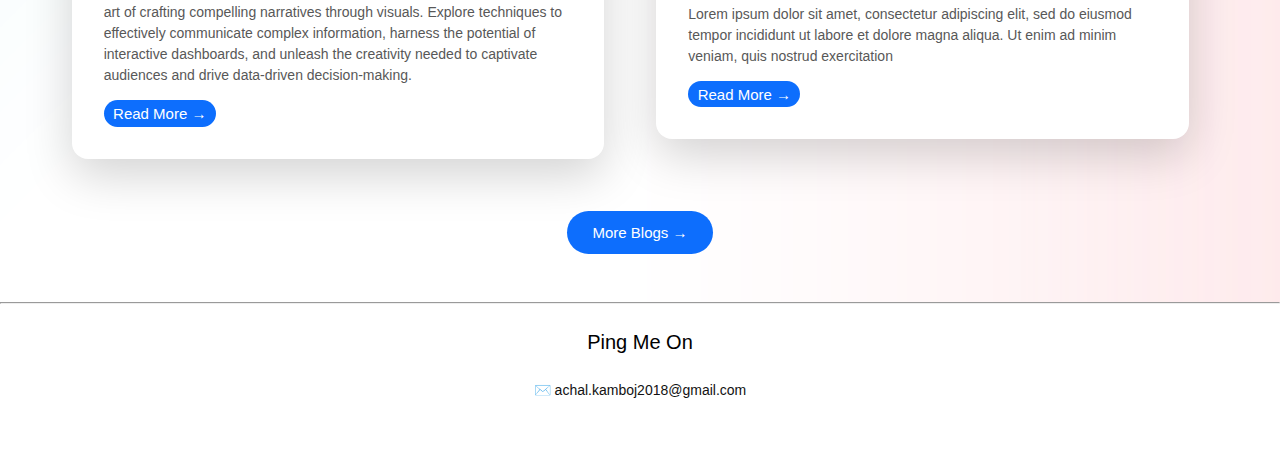
==== commit 8ff86427: "Update index.html" ====
--- a/index.html
+++ b/index.html
@@ -64,7 +64,11 @@
             <div class="row">
                 <h3 class="m-0" style="text-align: center;">My Projects</h3>
             </div>
-            
+            <video autoplay loop src="Video/final project.mp4"width="320" height="240" controls>
+            <source src="Video/final project.mp4">
+            <source src="Video/final project.ogg">
+            Your browser does not support the video tag.
+            </video>
             <div class='tableauPlaceholder' id='viz1678127367261' style='position: relative'><noscript><a href='#'><img alt='COVID VACCINE TRACKER ' src='https:&#47;&#47;public.tableau.com&#47;static&#47;images&#47;NJ&#47;NJHC34ZCH&#47;1_rss.png' style='border: none' /></a></noscript><object class='tableauViz'  style='display:none;'><param name='host_url' value='https%3A%2F%2Fpublic.tableau.com%2F' /> <param name='embed_code_version' value='3' /> <param name='path' value='shared&#47;NJHC34ZCH' /> <param name='toolbar' value='yes' /><param name='static_image' value='https:&#47;&#47;public.tableau.com&#47;static&#47;images&#47;NJ&#47;NJHC34ZCH&#47;1.png' /> <param name='animate_transition' value='yes' /><param name='display_static_image' value='yes' /><param name='display_spinner' value='yes' /><param name='display_overlay' value='yes' /><param name='display_count' value='yes' /><param name='language' value='en-US' /><param name='filter' value='publish=yes' /></object></div>                <script type='text/javascript'>                    var divElement = document.getElementById('viz1678127367261');                    var vizElement = divElement.getElementsByTagName('object')[0];                    if ( divElement.offsetWidth > 800 ) { vizElement.style.width='1500px';vizElement.style.height='2327px';} else if ( divElement.offsetWidth > 500 ) { vizElement.style.width='1500px';vizElement.style.height='2327px';} else { vizElement.style.width='100%';vizElement.style.height='3177px';}                     var scriptElement = document.createElement('script');                    scriptElement.src = 'https://public.tableau.com/javascripts/api/viz_v1.js';                    vizElement.parentNode.insertBefore(scriptElement, vizElement);                </script>
 
             
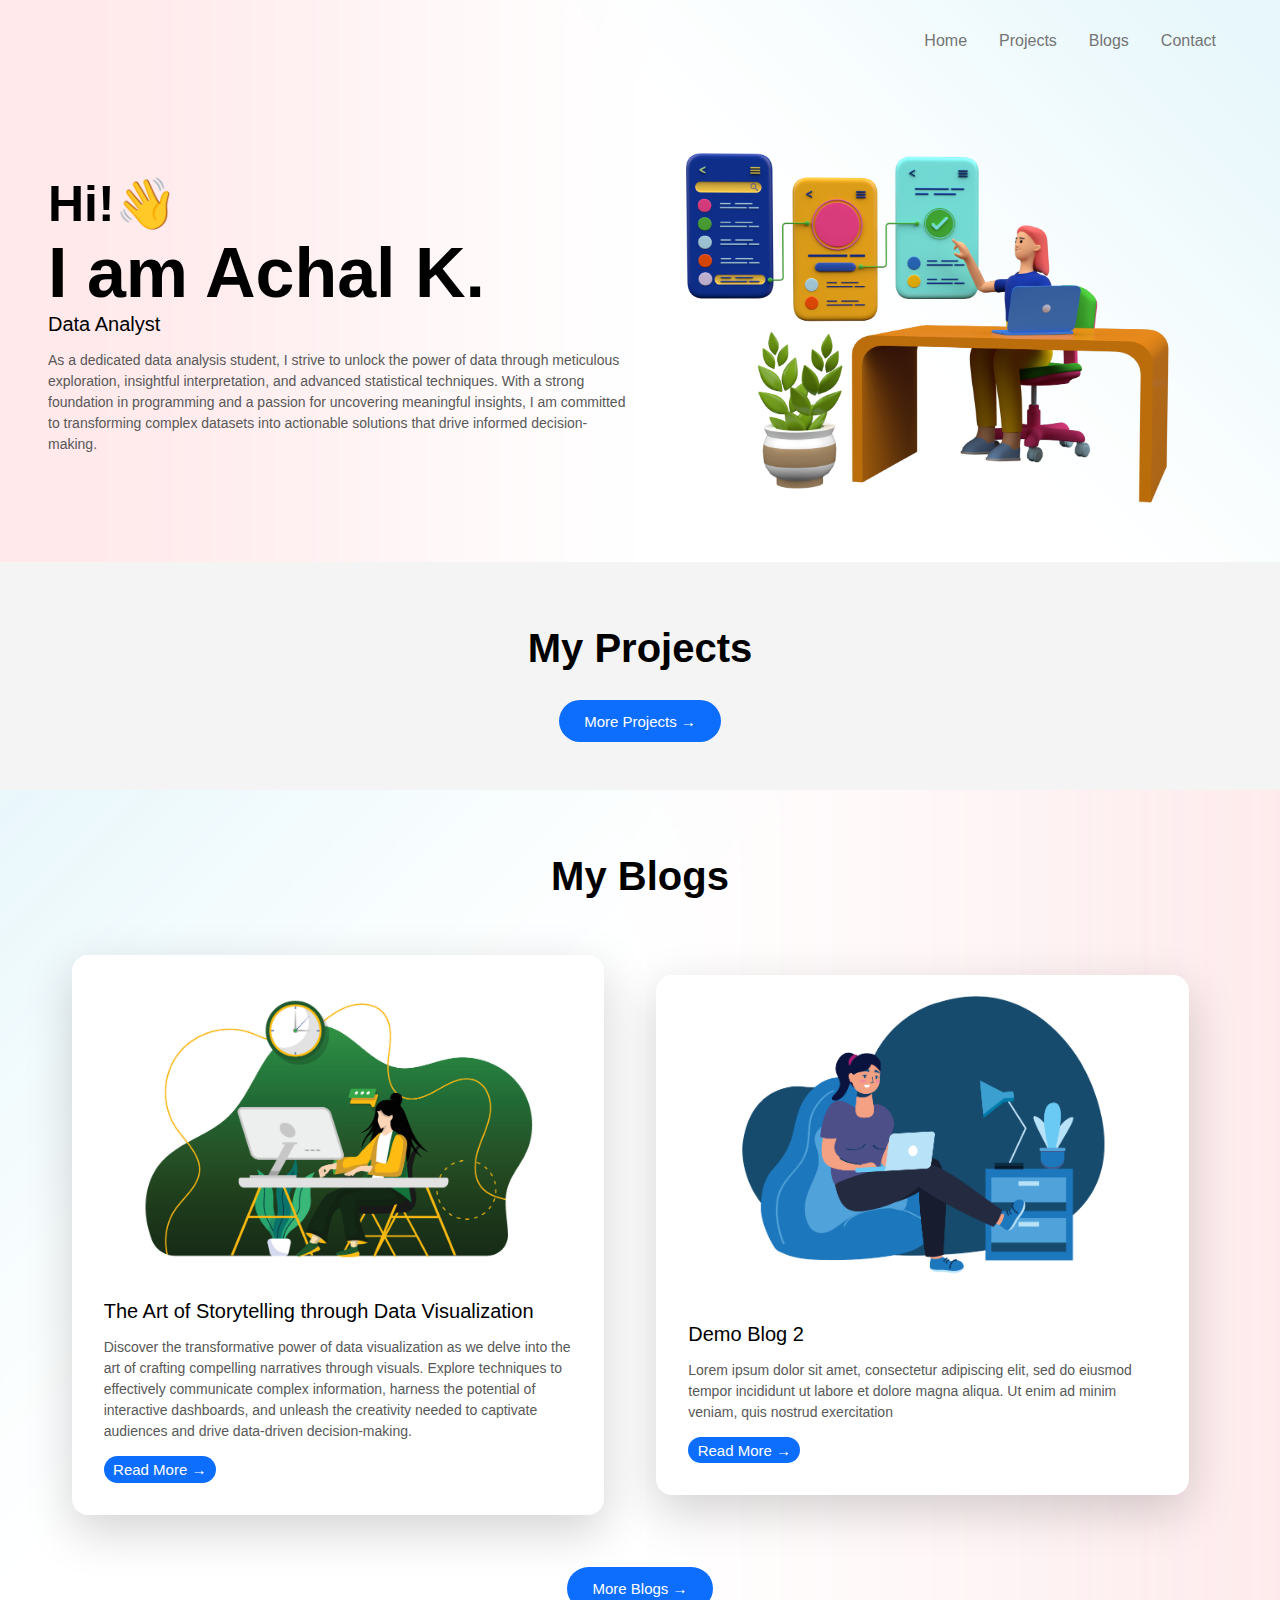
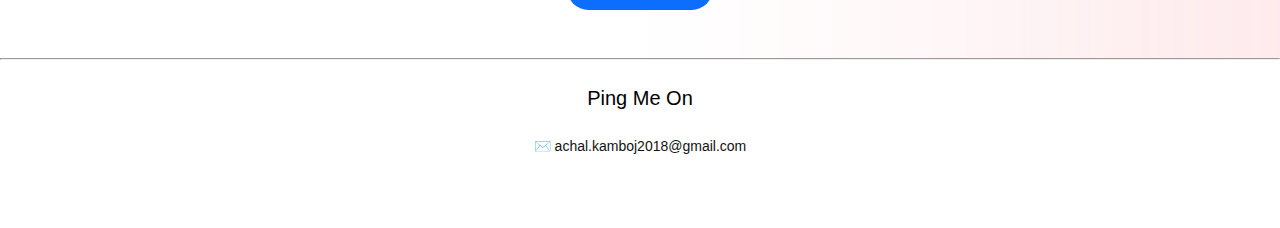
==== commit e279c930: "Update index.html" ====
--- a/index.html
+++ b/index.html
@@ -64,11 +64,7 @@
             <div class="row">
                 <h3 class="m-0" style="text-align: center;">My Projects</h3>
             </div>
-            <video autoplay loop src="Video/final project.mp4"width="320" height="240" controls>
-            <source src="Video/final project.mp4">
-            <source src="Video/final project.ogg">
-            Your browser does not support the video tag.
-            </video>
+            
             <div class='tableauPlaceholder' id='viz1678127367261' style='position: relative'><noscript><a href='#'><img alt='COVID VACCINE TRACKER ' src='https:&#47;&#47;public.tableau.com&#47;static&#47;images&#47;NJ&#47;NJHC34ZCH&#47;1_rss.png' style='border: none' /></a></noscript><object class='tableauViz'  style='display:none;'><param name='host_url' value='https%3A%2F%2Fpublic.tableau.com%2F' /> <param name='embed_code_version' value='3' /> <param name='path' value='shared&#47;NJHC34ZCH' /> <param name='toolbar' value='yes' /><param name='static_image' value='https:&#47;&#47;public.tableau.com&#47;static&#47;images&#47;NJ&#47;NJHC34ZCH&#47;1.png' /> <param name='animate_transition' value='yes' /><param name='display_static_image' value='yes' /><param name='display_spinner' value='yes' /><param name='display_overlay' value='yes' /><param name='display_count' value='yes' /><param name='language' value='en-US' /><param name='filter' value='publish=yes' /></object></div>                <script type='text/javascript'>                    var divElement = document.getElementById('viz1678127367261');                    var vizElement = divElement.getElementsByTagName('object')[0];                    if ( divElement.offsetWidth > 800 ) { vizElement.style.width='1500px';vizElement.style.height='2327px';} else if ( divElement.offsetWidth > 500 ) { vizElement.style.width='1500px';vizElement.style.height='2327px';} else { vizElement.style.width='100%';vizElement.style.height='3177px';}                     var scriptElement = document.createElement('script');                    scriptElement.src = 'https://public.tableau.com/javascripts/api/viz_v1.js';                    vizElement.parentNode.insertBefore(scriptElement, vizElement);                </script>
 
             
